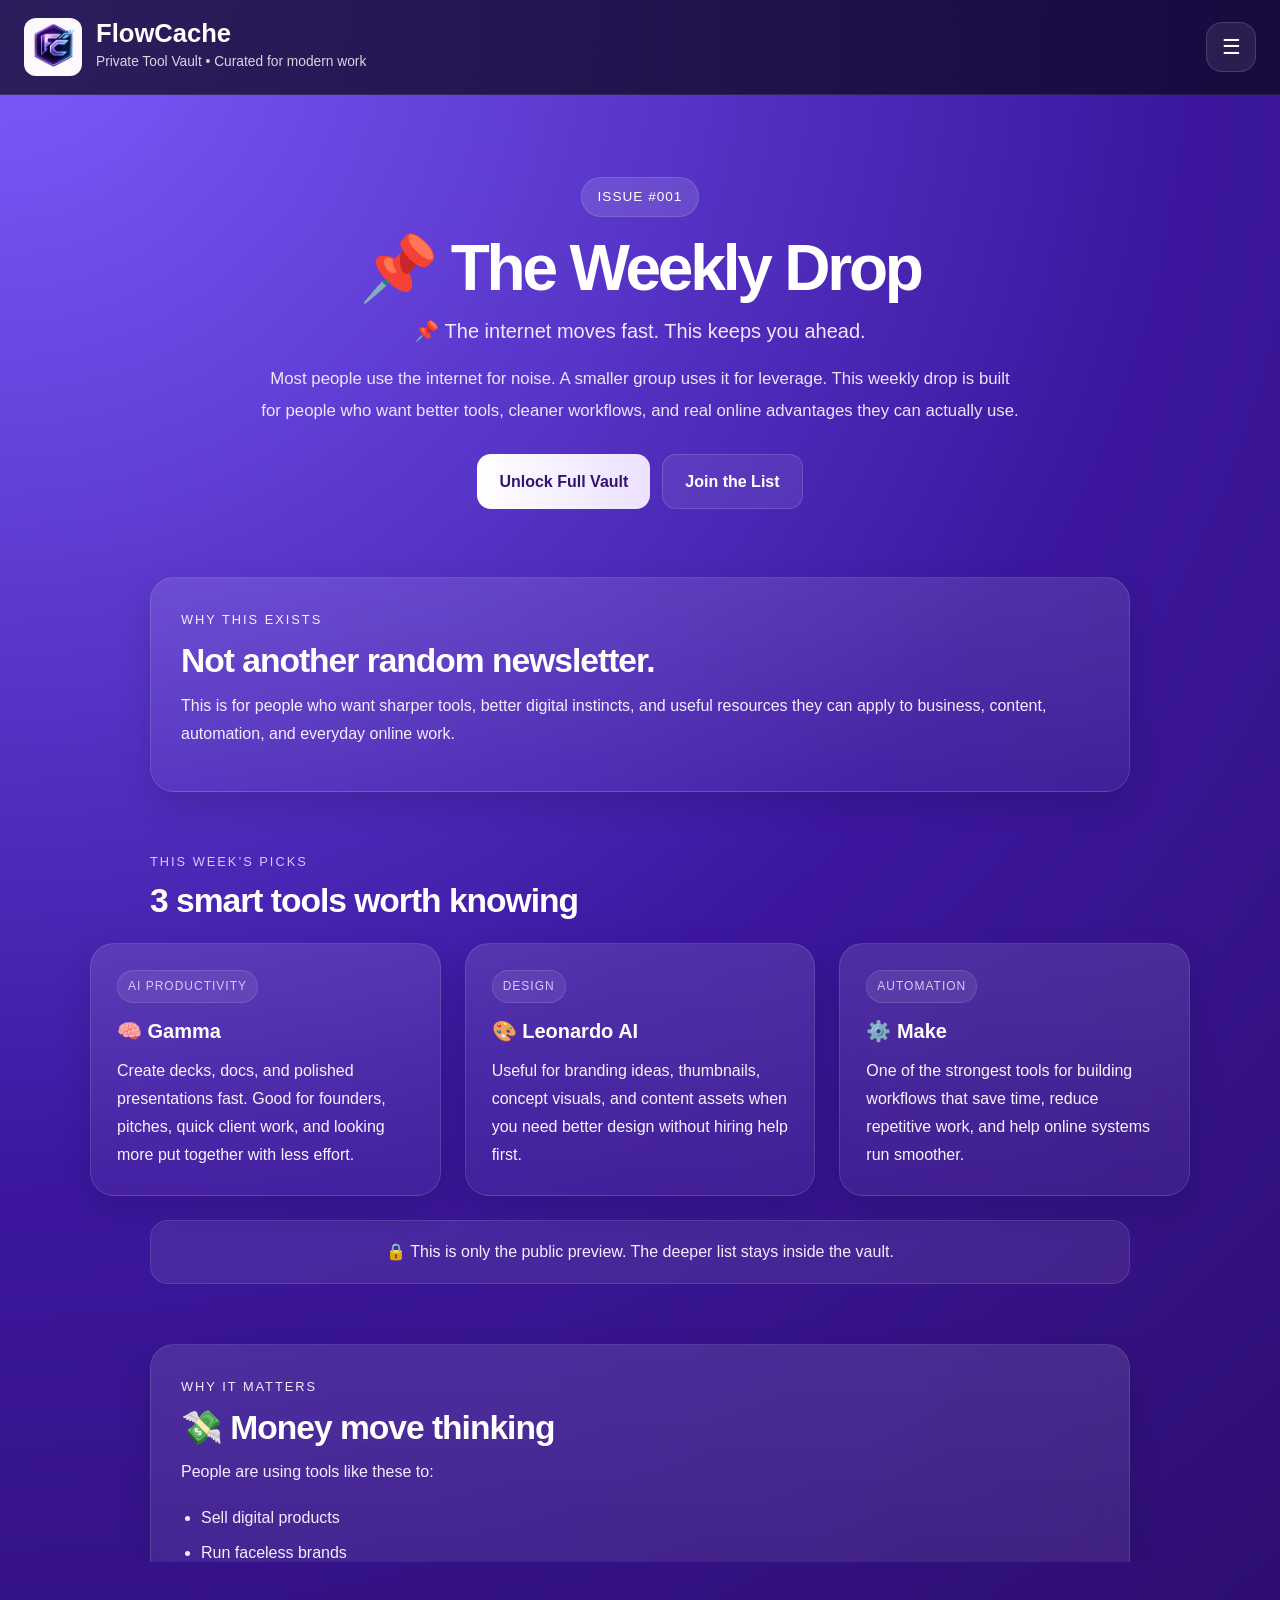
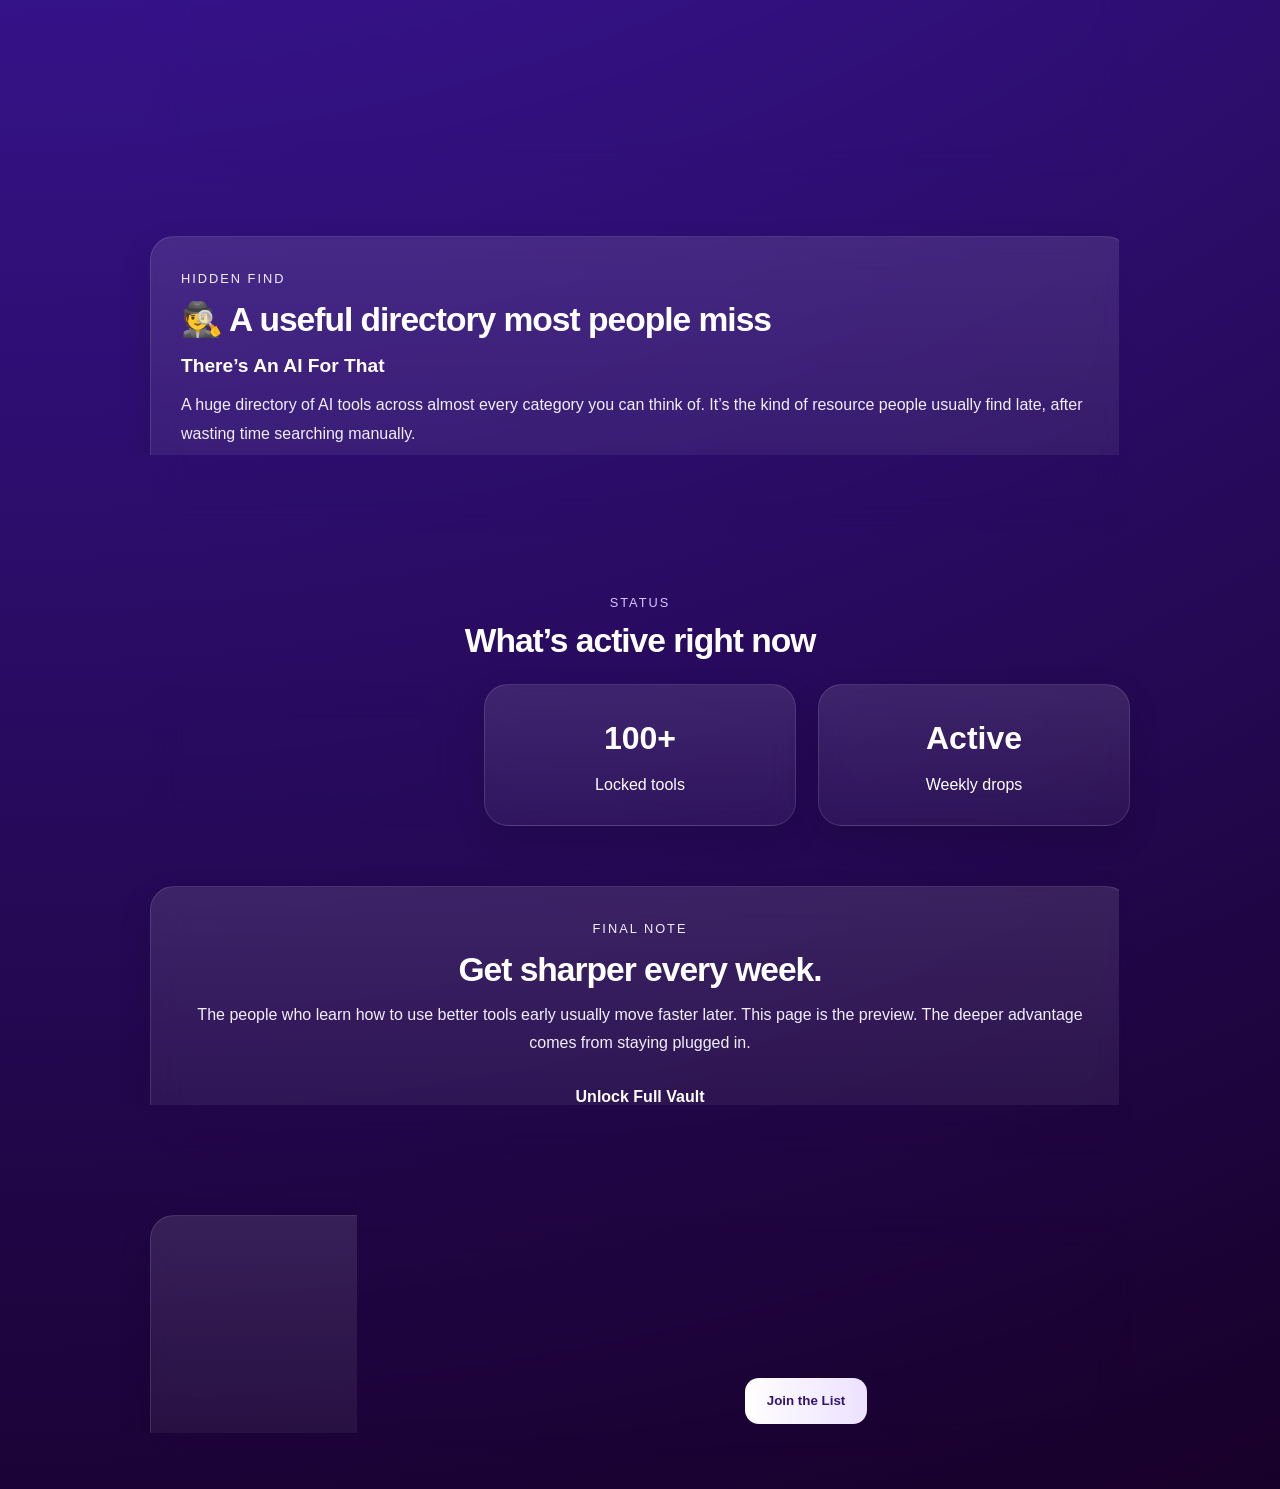
==== newsletter.html @ df7c9be5 "Add files via upload" ====
<!DOCTYPE html>
<html lang="en">
<head>
  <meta charset="UTF-8" />
  <meta name="viewport" content="width=device-width, initial-scale=1.0" />
  <title>FlowCache Newsletter</title>
  <link rel="stylesheet" href="newsletter.css" />
</head>
<body>

  <!-- TOP NAV -->
  <header class="vault-topbar">
    <div class="brand-wrap">
      <div class="brand-inline">
        <img src="logo.png" alt="FlowCache logo" class="brand-logo" />
        <div>
          <h1 class="vault-logo">FlowCache</h1>
          <p class="vault-sublogo">Private Tool Vault • Curated for modern work</p>
        </div>
      </div>
    </div>

    <div class="menu-wrapper">
      <button class="menu-toggle" id="menuToggle" aria-label="Open menu">☰</button>

      <div class="menu-dropdown" id="menuDropdown">
        <a href="index.html">Home</a>
        <a href="vault.html#newThisWeek">New This Week</a>
        <a href="vault.html#vaultTools">Vault Tools</a>
        <a href="vault.html#memberships">Memberships</a>
        <a href="newsletter.html">Newsletter</a>
        <a href="login.html">Login</a>
      </div>
    </div>
  </header>

  <!-- HERO -->
  <section class="newsletter-hero">
    <div class="hero-badge">ISSUE #001</div>
    <h1>📌 The Weekly Drop</h1>
    <p class="hero-subtitle">📌 The internet moves fast. This keeps you ahead.</p>
    <p class="hero-text">
      Most people use the internet for noise. A smaller group uses it for leverage.
      This weekly drop is built for people who want better tools, cleaner workflows,
      and real online advantages they can actually use.
    </p>
    <div class="hero-actions">
      <a
        href="https://flowcache.lemonsqueezy.com/checkout/buy/da14bb04-717c-43fe-a4aa-21157b08c077"
        target="_blank"
        class="hero-btn primary"
      >
        Unlock Full Vault
      </a>
      <a href="#signup" class="hero-btn secondary">Join the List</a>
    </div>
  </section>

  <!-- INTRO -->
  <section class="newsletter-section">
    <div class="newsletter-card intro-card">
      <p class="mini-label">WHY THIS EXISTS</p>
      <h2>Not another random newsletter.</h2>
      <p>
        This is for people who want sharper tools, better digital instincts, and useful resources
        they can apply to business, content, automation, and everyday online work.
      </p>
    </div>
  </section>

  <!-- THIS WEEK'S DROPS -->
  <section class="newsletter-section">
    <div class="section-head">
      <p class="mini-label">THIS WEEK’S PICKS</p>
      <h2>3 smart tools worth knowing</h2>
    </div>

    <div class="tool-grid">
      <div class="tool-card">
        <span class="tool-tag">AI Productivity</span>
        <h3>🧠 Gamma</h3>
        <p>
          Create decks, docs, and polished presentations fast. Good for founders,
          pitches, quick client work, and looking more put together with less effort.
        </p>
      </div>

      <div class="tool-card">
        <span class="tool-tag">Design</span>
        <h3>🎨 Leonardo AI</h3>
        <p>
          Useful for branding ideas, thumbnails, concept visuals, and content assets
          when you need better design without hiring help first.
        </p>
      </div>

      <div class="tool-card">
        <span class="tool-tag">Automation</span>
        <h3>⚙️ Make</h3>
        <p>
          One of the strongest tools for building workflows that save time,
          reduce repetitive work, and help online systems run smoother.
        </p>
      </div>
    </div>

    <div class="preview-note">
      🔒 This is only the public preview. The deeper list stays inside the vault.
    </div>
  </section>

  <!-- MONEY MOVE -->
  <section class="newsletter-section">
    <div class="newsletter-card money-card">
      <p class="mini-label">WHY IT MATTERS</p>
      <h2>💸 Money move thinking</h2>
      <p>People are using tools like these to:</p>
      <ul class="money-list">
        <li>Sell digital products</li>
        <li>Run faceless brands</li>
        <li>Automate small businesses</li>
        <li>Build systems that save time and create income</li>
      </ul>
      <p class="money-line">You do not need to go viral.</p>
      <p class="money-line strong">You need systems that work.</p>
    </div>
  </section>

  <!-- HIDDEN FIND -->
  <section class="newsletter-section">
    <div class="newsletter-card">
      <p class="mini-label">HIDDEN FIND</p>
      <h2>🕵️ A useful directory most people miss</h2>
      <h3>There’s An AI For That</h3>
      <p>
        A huge directory of AI tools across almost every category you can think of.
        It’s the kind of resource people usually find late, after wasting time searching manually.
      </p>
      <p class="highlight-line">📌 Good to bookmark early.</p>
    </div>
  </section>

  <!-- STATUS -->
  <section class="newsletter-section">
    <div class="section-head center">
      <p class="mini-label">STATUS</p>
      <h2>What’s active right now</h2>
    </div>

    <div class="status-grid">
      <div class="status-card">
        <h3>5</h3>
        <p>Free tools</p>
      </div>
      <div class="status-card">
        <h3>100+</h3>
        <p>Locked tools</p>
      </div>
      <div class="status-card">
        <h3>Active</h3>
        <p>Weekly drops</p>
      </div>
    </div>
  </section>

  <!-- FINAL CTA -->
  <section class="newsletter-section">
    <div class="newsletter-card final-note">
      <p class="mini-label">FINAL NOTE</p>
      <h2>Get sharper every week.</h2>
      <p>
        The people who learn how to use better tools early usually move faster later.
        This page is the preview. The deeper advantage comes from staying plugged in.
      </p>
      <a
        href="https://flowcache.lemonsqueezy.com/checkout/buy/da14bb04-717c-43fe-a4aa-21157b08c077"
        target="_blank"
        class="hero-btn primary-btn"
      >
        Unlock Full Vault
      </a>
    </div>
  </section>

  <!-- SIGNUP -->
  <section class="newsletter-section" id="signup">
    <div class="newsletter-card signup-card">
      <p class="mini-label">JOIN THE WEEKLY DROP</p>
      <h2>📬 Get the next issue in your inbox</h2>
      <p>
        One weekly email with useful tools, hidden finds, and smarter internet shortcuts.
      </p>
      <form action="https://formspree.io/f/mpqyyzdg" method="POST" class="newsletter-form">
        <input type="email" name="email" placeholder="Enter your email" required />
        <button type="submit">Join the List</button>
      </form>
    </div>
  </section>

  <script src="script.js"></script>
</body>
</html>
---- newsletter.css ----
* {
  margin: 0;
  padding: 0;
  box-sizing: border-box;
}

html {
  scroll-behavior: smooth;
}

body {
  font-family: Arial, sans-serif;
  color: white;
  background: radial-gradient(circle at top left, #7e5cff 0%, #3c179f 35%, #170028 100%);
  min-height: 100vh;
  line-height: 1.6;
}

a {
  color: inherit;
  text-decoration: none;
}

img {
  display: block;
  max-width: 100%;
}

/* =========================
   TOPBAR
========================= */

.vault-topbar {
  position: sticky;
  top: 0;
  z-index: 1000;
  display: flex;
  justify-content: space-between;
  align-items: center;
  padding: 18px 24px;
  background: rgba(13, 7, 30, 0.72);
  backdrop-filter: blur(18px);
  border-bottom: 1px solid rgba(255, 255, 255, 0.08);
}

.brand-inline {
  display: flex;
  align-items: center;
  gap: 14px;
}

.brand-logo {
  width: 58px;
  height: 58px;
  object-fit: cover;
  border-radius: 12px;
  background: rgba(255, 255, 255, 0.08);
}

.vault-logo {
  margin: 0;
  font-size: 1.6rem;
  font-weight: 700;
  line-height: 1;
}

.vault-sublogo {
  margin-top: 4px;
  font-size: 0.86rem;
  opacity: 0.82;
}

.menu-wrapper {
  position: relative;
}

.menu-toggle {
  width: 50px;
  height: 50px;
  border: 1px solid rgba(255, 255, 255, 0.14);
  border-radius: 16px;
  background: rgba(255, 255, 255, 0.08);
  color: white;
  font-size: 1.3rem;
  cursor: pointer;
  display: flex;
  align-items: center;
  justify-content: center;
  transition: 0.25s ease;
}

.menu-toggle:hover {
  background: rgba(255, 255, 255, 0.14);
  transform: translateY(-1px);
}

.menu-dropdown {
  position: absolute;
  top: 64px;
  right: 0;
  min-width: 240px;
  display: none;
  flex-direction: column;
  gap: 10px;
  padding: 14px;
  border-radius: 22px;
  background: rgba(19, 10, 42, 0.96);
  border: 1px solid rgba(255, 255, 255, 0.1);
  box-shadow: 0 20px 50px rgba(0, 0, 0, 0.35);
  backdrop-filter: blur(20px);
  z-index: 1005;
}

.menu-dropdown.show {
  display: flex;
}

.menu-dropdown a {
  color: white;
  padding: 14px 16px;
  border-radius: 16px;
  font-weight: 600;
  transition: 0.25s ease;
}

.menu-dropdown a:hover {
  background: rgba(255, 255, 255, 0.08);
}

/* =========================
   SHARED
========================= */

.newsletter-section {
  width: 100%;
  padding: 26px 20px 34px;
}

.section-head {
  max-width: 980px;
  margin: 0 auto 24px;
}

.section-head.center {
  text-align: center;
}

.mini-label {
  color: #d8c8ff;
  font-size: 0.8rem;
  letter-spacing: 2px;
  text-transform: uppercase;
  margin-bottom: 10px;
}

.section-head h2,
.newsletter-card h2 {
  font-size: 2.1rem;
  line-height: 1.08;
  letter-spacing: -0.03em;
}

.newsletter-card {
  max-width: 980px;
  margin: 0 auto;
  background: linear-gradient(
    180deg,
    rgba(255,255,255,0.11) 0%,
    rgba(255,255,255,0.05) 100%
  );
  border: 1px solid rgba(255,255,255,0.12);
  border-radius: 24px;
  padding: 30px;
  backdrop-filter: blur(16px);
  box-shadow: 0 12px 32px rgba(0,0,0,0.14);
}

.newsletter-card h2 {
  margin-bottom: 12px;
}

.newsletter-card h3 {
  font-size: 1.2rem;
  margin-bottom: 10px;
  color: #ffffff;
}

.newsletter-card p {
  color: #f3efff;
  margin-bottom: 12px;
  line-height: 1.8;
}

/* =========================
   HERO
========================= */

.newsletter-hero {
  text-align: center;
  padding: 82px 20px 42px;
  max-width: 980px;
  margin: 0 auto;
}

.hero-badge {
  display: inline-block;
  padding: 8px 16px;
  background: rgba(255, 255, 255, 0.12);
  border: 1px solid rgba(255, 255, 255, 0.12);
  border-radius: 999px;
  font-size: 0.85rem;
  margin-bottom: 20px;
  letter-spacing: 1px;
}

.newsletter-hero h1 {
  font-size: 4rem;
  line-height: 0.98;
  letter-spacing: -0.05em;
  margin-bottom: 16px;
}

.hero-subtitle {
  font-size: 1.25rem;
  color: #f0e8ff;
  margin-bottom: 16px;
}

.hero-text {
  font-size: 1.05rem;
  color: #f3efff;
  max-width: 760px;
  margin: 0 auto 28px;
  line-height: 1.85;
  opacity: 0.95;
}

.hero-actions {
  display: flex;
  justify-content: center;
  flex-wrap: wrap;
  gap: 12px;
}

.hero-btn {
  display: inline-flex;
  align-items: center;
  justify-content: center;
  padding: 14px 22px;
  border-radius: 14px;
  font-weight: 700;
  transition: 0.25s ease;
}

.hero-btn.primary {
  background: linear-gradient(90deg, #ffffff, #ece1ff);
  color: #34146f;
}

.hero-btn.secondary {
  background: rgba(255,255,255,0.08);
  color: white;
  border: 1px solid rgba(255,255,255,0.14);
}

.hero-btn:hover {
  transform: translateY(-2px);
}

/* =========================
   INTRO
========================= */

.intro-card {
  text-align: left;
}

/* =========================
   TOOL GRID
========================= */

.tool-grid {
  max-width: 1100px;
  margin: 0 auto;
  display: grid;
  grid-template-columns: repeat(3, 1fr);
  gap: 24px;
}

.tool-card {
  background: linear-gradient(
    180deg,
    rgba(255,255,255,0.11) 0%,
    rgba(255,255,255,0.05) 100%
  );
  border: 1px solid rgba(255,255,255,0.12);
  border-radius: 24px;
  padding: 26px;
  backdrop-filter: blur(16px);
  transition: 0.3s ease;
  box-shadow: 0 12px 32px rgba(0,0,0,0.14);
}

.tool-card:hover {
  transform: translateY(-4px);
}

.tool-tag {
  display: inline-block;
  font-size: 0.75rem;
  text-transform: uppercase;
  letter-spacing: 1px;
  color: #d8c7ff;
  margin-bottom: 12px;
  padding: 6px 10px;
  border-radius: 999px;
  background: rgba(255,255,255,0.08);
  border: 1px solid rgba(255,255,255,0.12);
}

.tool-card h3 {
  margin-bottom: 10px;
  font-size: 1.25rem;
}

.tool-card p {
  line-height: 1.75;
  opacity: 0.95;
}

.preview-note {
  max-width: 980px;
  margin: 24px auto 0;
  text-align: center;
  font-size: 1rem;
  color: #f5eefe;
  background: rgba(255, 255, 255, 0.08);
  padding: 18px 20px;
  border-radius: 18px;
  border: 1px solid rgba(255, 255, 255, 0.1);
}

/* =========================
   MONEY MOVE
========================= */

.money-card {
  text-align: left;
}

.money-list {
  margin: 18px 0 18px 20px;
}

.money-list li {
  margin-bottom: 10px;
  color: #f3efff;
}

.money-line {
  font-size: 1.05rem;
}

.money-line.strong {
  font-size: 1.25rem;
  font-weight: bold;
  color: #ffffff;
}

.highlight-line {
  font-weight: bold;
  color: #ffffff;
  margin-top: 8px;
}

/* =========================
   STATUS
========================= */

.status-grid {
  max-width: 980px;
  margin: 0 auto;
  display: grid;
  grid-template-columns: repeat(3, 1fr);
  gap: 22px;
}

.status-card {
  text-align: center;
  background: linear-gradient(
    180deg,
    rgba(255,255,255,0.11) 0%,
    rgba(255,255,255,0.05) 100%
  );
  border: 1px solid rgba(255,255,255,0.12);
  border-radius: 24px;
  padding: 28px 20px;
  backdrop-filter: blur(16px);
  box-shadow: 0 12px 32px rgba(0,0,0,0.14);
}

.status-card h3 {
  font-size: 2rem;
  margin-bottom: 8px;
}

/* =========================
   FINAL NOTE / SIGNUP
========================= */

.final-note,
.signup-card {
  text-align: center;
}

.newsletter-form {
  margin-top: 20px;
  display: flex;
  gap: 12px;
  justify-content: center;
  flex-wrap: wrap;
}

.newsletter-form input {
  width: 320px;
  max-width: 100%;
  padding: 14px 16px;
  border-radius: 14px;
  border: none;
  outline: none;
  font-size: 1rem;
}

.newsletter-form button {
  padding: 14px 22px;
  border: none;
  border-radius: 14px;
  background: linear-gradient(90deg, #ffffff, #ece1ff);
  color: #34146f;
  font-weight: 700;
  cursor: pointer;
  transition: 0.25s ease;
}

.newsletter-form button:hover {
  transform: translateY(-2px);
}

/* =========================
   RESPONSIVE
========================= */

@media (max-width: 900px) {
  .tool-grid,
  .status-grid {
    grid-template-columns: 1fr;
  }

  .newsletter-hero h1 {
    font-size: 2.6rem;
  }
}

@media (max-width: 768px) {
  .vault-topbar {
    padding: 16px 20px;
  }

  .menu-dropdown {
    right: 0;
    width: 240px;
  }

  .brand-logo {
    width: 54px;
    height: 54px;
  }
}

@media (max-width: 600px) {
  .newsletter-hero {
    padding-top: 62px;
  }

  .newsletter-hero h1 {
    font-size: 2.1rem;
  }

  .section-head h2,
  .newsletter-card h2 {
    font-size: 1.6rem;
  }

  .newsletter-card,
  .tool-card,
  .status-card {
    padding: 22px;
  }
}
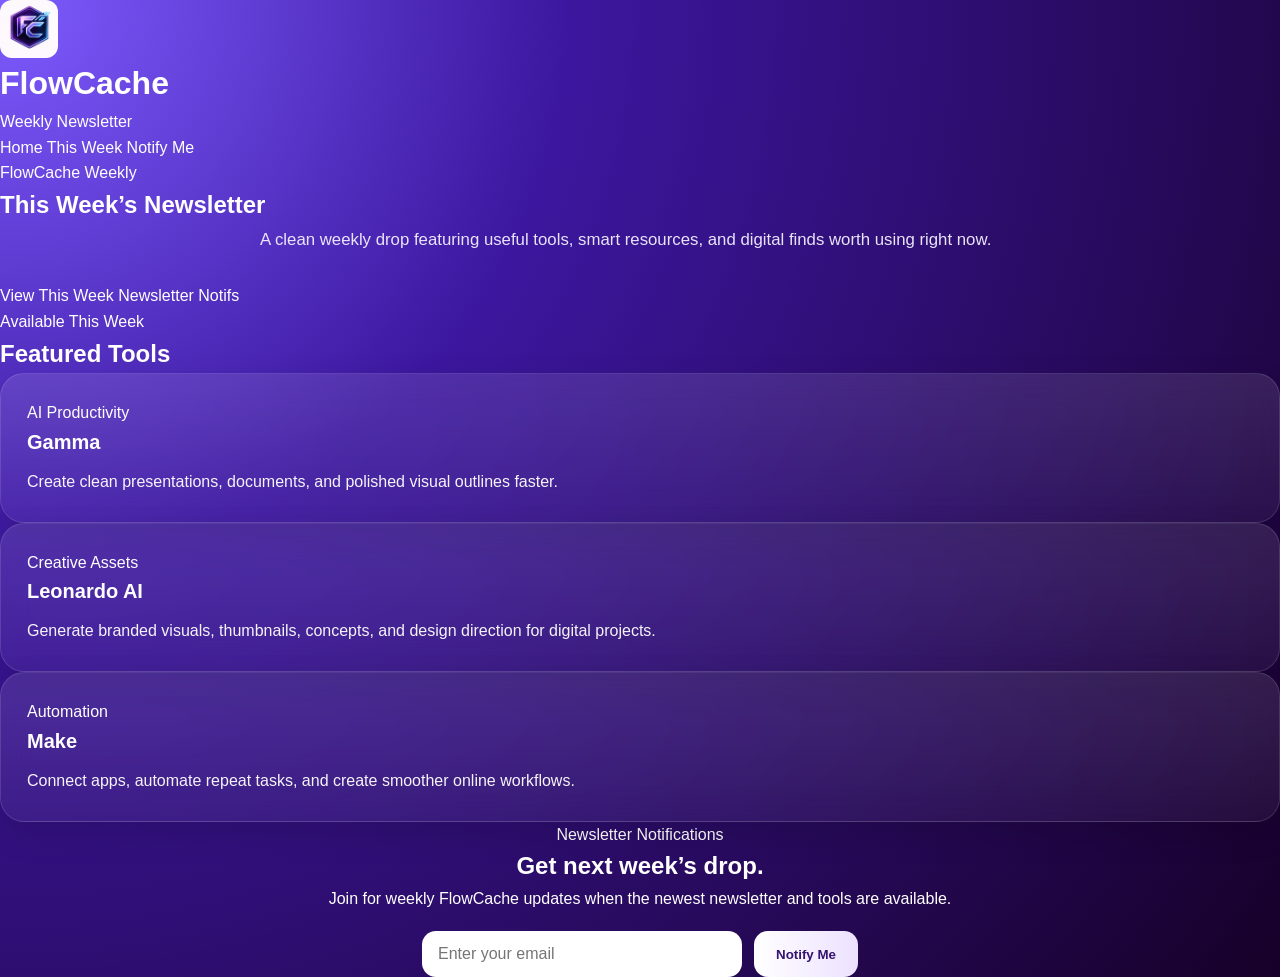
==== commit 61b2cfe3: "Revise newsletter title and restructure layout Updated the newsletter title and restructured the hea" ====
--- a/newsletter.html
+++ b/newsletter.html
@@ -3,200 +3,88 @@
 <head>
   <meta charset="UTF-8" />
   <meta name="viewport" content="width=device-width, initial-scale=1.0" />
-  <title>FlowCache Newsletter</title>
+  <title>FlowCache Weekly Newsletter</title>
   <link rel="stylesheet" href="newsletter.css" />
 </head>
+
 <body>
+  <header class="topbar">
+    <a href="index.html" class="brand">
+      <img src="logo.png" alt="FlowCache logo" class="brand-logo" />
+      <div>
+        <h1>FlowCache</h1>
+        <p>Weekly Newsletter</p>
+      </div>
+    </a>
 
-  <!-- TOP NAV -->
-  <header class="vault-topbar">
-    <div class="brand-wrap">
-      <div class="brand-inline">
-        <img src="logo.png" alt="FlowCache logo" class="brand-logo" />
-        <div>
-          <h1 class="vault-logo">FlowCache</h1>
-          <p class="vault-sublogo">Private Tool Vault • Curated for modern work</p>
-        </div>
-      </div>
-    </div>
-
-    <div class="menu-wrapper">
-      <button class="menu-toggle" id="menuToggle" aria-label="Open menu">☰</button>
-
-      <div class="menu-dropdown" id="menuDropdown">
-        <a href="index.html">Home</a>
-        <a href="vault.html#newThisWeek">New This Week</a>
-        <a href="vault.html#vaultTools">Vault Tools</a>
-        <a href="vault.html#memberships">Memberships</a>
-        <a href="newsletter.html">Newsletter</a>
-        <a href="login.html">Login</a>
-      </div>
-    </div>
+    <nav class="nav-links">
+      <a href="index.html">Home</a>
+      <a href="#weekly-tools">This Week</a>
+      <a href="#signup">Notify Me</a>
+    </nav>
   </header>
 
-  <!-- HERO -->
-  <section class="newsletter-hero">
-    <div class="hero-badge">ISSUE #001</div>
-    <h1>📌 The Weekly Drop</h1>
-    <p class="hero-subtitle">📌 The internet moves fast. This keeps you ahead.</p>
-    <p class="hero-text">
-      Most people use the internet for noise. A smaller group uses it for leverage.
-      This weekly drop is built for people who want better tools, cleaner workflows,
-      and real online advantages they can actually use.
-    </p>
-    <div class="hero-actions">
-      <a
-        href="https://flowcache.lemonsqueezy.com/checkout/buy/da14bb04-717c-43fe-a4aa-21157b08c077"
-        target="_blank"
-        class="hero-btn primary"
-      >
-        Unlock Full Vault
-      </a>
-      <a href="#signup" class="hero-btn secondary">Join the List</a>
-    </div>
-  </section>
+  <main>
+    <section class="hero">
+      <p class="eyebrow">FlowCache Weekly</p>
+      <h2>This Week’s Newsletter</h2>
+      <p class="hero-text">
+        A clean weekly drop featuring useful tools, smart resources, and digital finds worth using right now.
+      </p>
 
-  <!-- INTRO -->
-  <section class="newsletter-section">
-    <div class="newsletter-card intro-card">
-      <p class="mini-label">WHY THIS EXISTS</p>
-      <h2>Not another random newsletter.</h2>
-      <p>
-        This is for people who want sharper tools, better digital instincts, and useful resources
-        they can apply to business, content, automation, and everyday online work.
-      </p>
-    </div>
-  </section>
+      <div class="hero-buttons">
+        <a href="#weekly-tools" class="btn primary">View This Week</a>
+        <a href="#signup" class="btn secondary">Newsletter Notifs</a>
+      </div>
+    </section>
 
-  <!-- THIS WEEK'S DROPS -->
-  <section class="newsletter-section">
-    <div class="section-head">
-      <p class="mini-label">THIS WEEK’S PICKS</p>
-      <h2>3 smart tools worth knowing</h2>
-    </div>
-
-    <div class="tool-grid">
-      <div class="tool-card">
-        <span class="tool-tag">AI Productivity</span>
-        <h3>🧠 Gamma</h3>
-        <p>
-          Create decks, docs, and polished presentations fast. Good for founders,
-          pitches, quick client work, and looking more put together with less effort.
-        </p>
+    <section class="weekly-card" id="weekly-tools">
+      <div class="section-heading">
+        <p class="eyebrow">Available This Week</p>
+        <h2>Featured Tools</h2>
       </div>
 
-      <div class="tool-card">
-        <span class="tool-tag">Design</span>
-        <h3>🎨 Leonardo AI</h3>
+      <div class="tools-grid">
+        <article class="tool-card">
+          <span>AI Productivity</span>
+          <h3>Gamma</h3>
+          <p>
+            Create clean presentations, documents, and polished visual outlines faster.
+          </p>
+        </article>
+
+        <article class="tool-card">
+          <span>Creative Assets</span>
+          <h3>Leonardo AI</h3>
+          <p>
+            Generate branded visuals, thumbnails, concepts, and design direction for digital projects.
+          </p>
+        </article>
+
+        <article class="tool-card">
+          <span>Automation</span>
+          <h3>Make</h3>
+          <p>
+            Connect apps, automate repeat tasks, and create smoother online workflows.
+          </p>
+        </article>
+      </div>
+    </section>
+
+    <section class="signup-section" id="signup">
+      <div class="signup-card">
+        <p class="eyebrow">Newsletter Notifications</p>
+        <h2>Get next week’s drop.</h2>
         <p>
-          Useful for branding ideas, thumbnails, concept visuals, and content assets
-          when you need better design without hiring help first.
+          Join for weekly FlowCache updates when the newest newsletter and tools are available.
         </p>
+
+        <form action="https://formspree.io/f/mpqyyzdg" method="POST" class="newsletter-form">
+          <input type="email" name="email" placeholder="Enter your email" required />
+          <button type="submit">Notify Me</button>
+        </form>
       </div>
-
-      <div class="tool-card">
-        <span class="tool-tag">Automation</span>
-        <h3>⚙️ Make</h3>
-        <p>
-          One of the strongest tools for building workflows that save time,
-          reduce repetitive work, and help online systems run smoother.
-        </p>
-      </div>
-    </div>
-
-    <div class="preview-note">
-      🔒 This is only the public preview. The deeper list stays inside the vault.
-    </div>
-  </section>
-
-  <!-- MONEY MOVE -->
-  <section class="newsletter-section">
-    <div class="newsletter-card money-card">
-      <p class="mini-label">WHY IT MATTERS</p>
-      <h2>💸 Money move thinking</h2>
-      <p>People are using tools like these to:</p>
-      <ul class="money-list">
-        <li>Sell digital products</li>
-        <li>Run faceless brands</li>
-        <li>Automate small businesses</li>
-        <li>Build systems that save time and create income</li>
-      </ul>
-      <p class="money-line">You do not need to go viral.</p>
-      <p class="money-line strong">You need systems that work.</p>
-    </div>
-  </section>
-
-  <!-- HIDDEN FIND -->
-  <section class="newsletter-section">
-    <div class="newsletter-card">
-      <p class="mini-label">HIDDEN FIND</p>
-      <h2>🕵️ A useful directory most people miss</h2>
-      <h3>There’s An AI For That</h3>
-      <p>
-        A huge directory of AI tools across almost every category you can think of.
-        It’s the kind of resource people usually find late, after wasting time searching manually.
-      </p>
-      <p class="highlight-line">📌 Good to bookmark early.</p>
-    </div>
-  </section>
-
-  <!-- STATUS -->
-  <section class="newsletter-section">
-    <div class="section-head center">
-      <p class="mini-label">STATUS</p>
-      <h2>What’s active right now</h2>
-    </div>
-
-    <div class="status-grid">
-      <div class="status-card">
-        <h3>5</h3>
-        <p>Free tools</p>
-      </div>
-      <div class="status-card">
-        <h3>100+</h3>
-        <p>Locked tools</p>
-      </div>
-      <div class="status-card">
-        <h3>Active</h3>
-        <p>Weekly drops</p>
-      </div>
-    </div>
-  </section>
-
-  <!-- FINAL CTA -->
-  <section class="newsletter-section">
-    <div class="newsletter-card final-note">
-      <p class="mini-label">FINAL NOTE</p>
-      <h2>Get sharper every week.</h2>
-      <p>
-        The people who learn how to use better tools early usually move faster later.
-        This page is the preview. The deeper advantage comes from staying plugged in.
-      </p>
-      <a
-        href="https://flowcache.lemonsqueezy.com/checkout/buy/da14bb04-717c-43fe-a4aa-21157b08c077"
-        target="_blank"
-        class="hero-btn primary-btn"
-      >
-        Unlock Full Vault
-      </a>
-    </div>
-  </section>
-
-  <!-- SIGNUP -->
-  <section class="newsletter-section" id="signup">
-    <div class="newsletter-card signup-card">
-      <p class="mini-label">JOIN THE WEEKLY DROP</p>
-      <h2>📬 Get the next issue in your inbox</h2>
-      <p>
-        One weekly email with useful tools, hidden finds, and smarter internet shortcuts.
-      </p>
-      <form action="https://formspree.io/f/mpqyyzdg" method="POST" class="newsletter-form">
-        <input type="email" name="email" placeholder="Enter your email" required />
-        <button type="submit">Join the List</button>
-      </form>
-    </div>
-  </section>
-
-  <script src="script.js"></script>
+    </section>
+  </main>
 </body>
 </html>
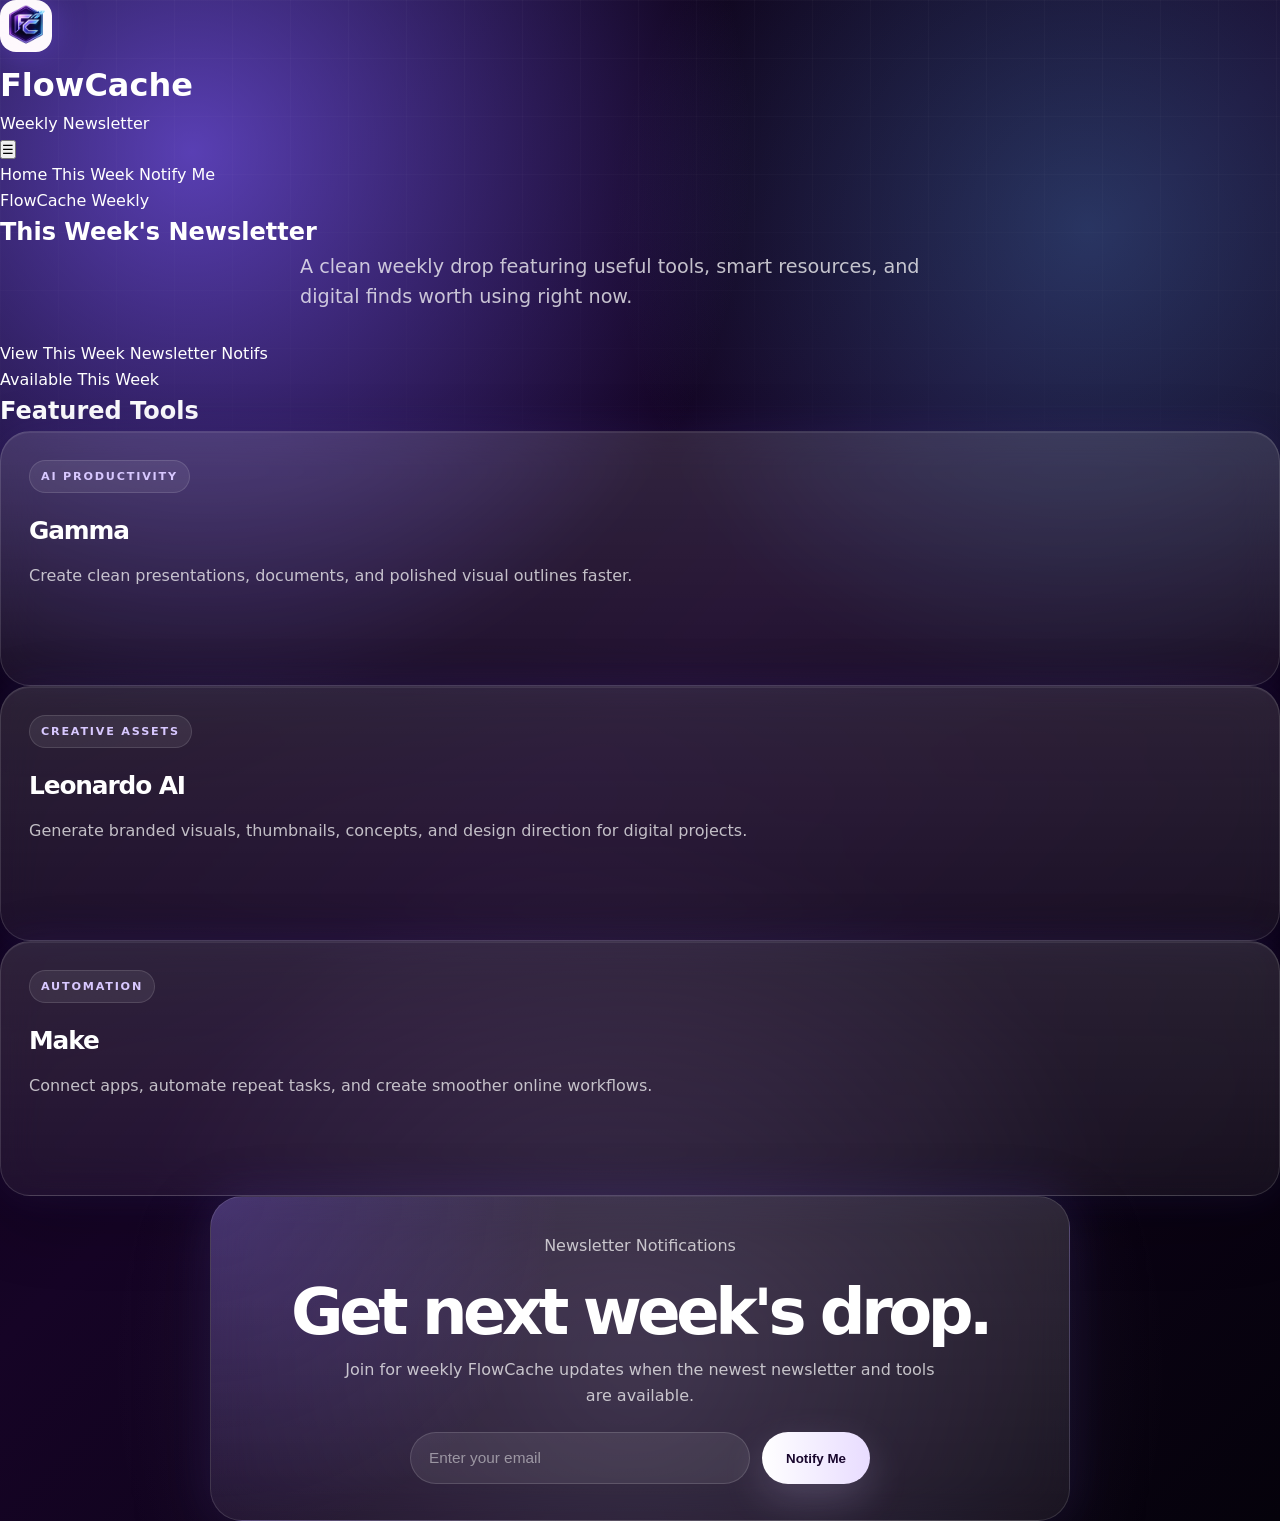
==== commit e21cd654: "Fix HTML class names to match CSS styles for proper responsive design" ====
--- a/newsletter.html
+++ b/newsletter.html
@@ -8,45 +8,50 @@
 </head>
 
 <body>
-  <header class="topbar">
-    <a href="index.html" class="brand">
+  <header class="vault-topbar">
+    <a href="index.html" class="brand-inline">
       <img src="logo.png" alt="FlowCache logo" class="brand-logo" />
       <div>
-        <h1>FlowCache</h1>
-        <p>Weekly Newsletter</p>
+        <h1 class="vault-logo">FlowCache</h1>
+        <p class="vault-sublogo">Weekly Newsletter</p>
       </div>
     </a>
 
-    <nav class="nav-links">
-      <a href="index.html">Home</a>
-      <a href="#weekly-tools">This Week</a>
-      <a href="#signup">Notify Me</a>
-    </nav>
+    <div class="menu-wrapper">
+      <button class="menu-toggle" id="menuToggle">☰</button>
+      <nav class="menu-dropdown" id="menuDropdown">
+        <a href="index.html">Home</a>
+        <a href="#weekly-tools">This Week</a>
+        <a href="#signup">Notify Me</a>
+      </nav>
+    </div>
   </header>
 
   <main>
-    <section class="hero">
-      <p class="eyebrow">FlowCache Weekly</p>
-      <h2>This Week’s Newsletter</h2>
-      <p class="hero-text">
-        A clean weekly drop featuring useful tools, smart resources, and digital finds worth using right now.
-      </p>
+    <section class="newsletter-section">
+      <div class="newsletter-hero">
+        <p class="mini-label">FlowCache Weekly</p>
+        <h1>This Week's Newsletter</h1>
+        <p class="hero-text">
+          A clean weekly drop featuring useful tools, smart resources, and digital finds worth using right now.
+        </p>
 
-      <div class="hero-buttons">
-        <a href="#weekly-tools" class="btn primary">View This Week</a>
-        <a href="#signup" class="btn secondary">Newsletter Notifs</a>
+        <div class="hero-actions">
+          <a href="#weekly-tools" class="hero-btn primary">View This Week</a>
+          <a href="#signup" class="hero-btn secondary">Newsletter Notifs</a>
+        </div>
       </div>
     </section>
 
-    <section class="weekly-card" id="weekly-tools">
-      <div class="section-heading">
-        <p class="eyebrow">Available This Week</p>
+    <section class="newsletter-section" id="weekly-tools">
+      <div class="section-head center">
+        <p class="mini-label">Available This Week</p>
         <h2>Featured Tools</h2>
       </div>
 
-      <div class="tools-grid">
+      <div class="tool-grid">
         <article class="tool-card">
-          <span>AI Productivity</span>
+          <span class="tool-tag">AI Productivity</span>
           <h3>Gamma</h3>
           <p>
             Create clean presentations, documents, and polished visual outlines faster.
@@ -54,7 +59,7 @@
         </article>
 
         <article class="tool-card">
-          <span>Creative Assets</span>
+          <span class="tool-tag">Creative Assets</span>
           <h3>Leonardo AI</h3>
           <p>
             Generate branded visuals, thumbnails, concepts, and design direction for digital projects.
@@ -62,7 +67,7 @@
         </article>
 
         <article class="tool-card">
-          <span>Automation</span>
+          <span class="tool-tag">Automation</span>
           <h3>Make</h3>
           <p>
             Connect apps, automate repeat tasks, and create smoother online workflows.
@@ -71,10 +76,10 @@
       </div>
     </section>
 
-    <section class="signup-section" id="signup">
-      <div class="signup-card">
-        <p class="eyebrow">Newsletter Notifications</p>
-        <h2>Get next week’s drop.</h2>
+    <section class="newsletter-section" id="signup">
+      <div class="newsletter-card signup-card">
+        <p class="mini-label">Newsletter Notifications</p>
+        <h2>Get next week's drop.</h2>
         <p>
           Join for weekly FlowCache updates when the newest newsletter and tools are available.
         </p>
@@ -86,5 +91,21 @@
       </div>
     </section>
   </main>
+
+  <script>
+    const menuToggle = document.getElementById('menuToggle');
+    const menuDropdown = document.getElementById('menuDropdown');
+
+    menuToggle.addEventListener('click', () => {
+      menuDropdown.classList.toggle('show');
+    });
+
+    // Close menu when a link is clicked
+    menuDropdown.querySelectorAll('a').forEach(link => {
+      link.addEventListener('click', () => {
+        menuDropdown.classList.remove('show');
+      });
+    });
+  </script>
 </body>
 </html>
--- a/newsletter.css
+++ b/newsletter.css
@@ -9,11 +9,28 @@
 }
 
 body {
-  font-family: Arial, sans-serif;
-  color: white;
-  background: radial-gradient(circle at top left, #7e5cff 0%, #3c179f 35%, #170028 100%);
   min-height: 100vh;
+  font-family: Inter, ui-sans-serif, system-ui, -apple-system, BlinkMacSystemFont, "Segoe UI", sans-serif;
+  color: #ffffff;
+  background:
+    radial-gradient(circle at 15% 10%, rgba(126, 92, 255, 0.68), transparent 32%),
+    radial-gradient(circle at 85% 15%, rgba(91, 180, 255, 0.28), transparent 28%),
+    radial-gradient(circle at 50% 90%, rgba(216, 200, 255, 0.16), transparent 35%),
+    linear-gradient(135deg, #07020f 0%, #160426 48%, #05020b 100%);
   line-height: 1.6;
+  overflow-x: hidden;
+}
+
+body::before {
+  content: "";
+  position: fixed;
+  inset: 0;
+  pointer-events: none;
+  background:
+    linear-gradient(rgba(255,255,255,0.026) 1px, transparent 1px),
+    linear-gradient(90deg, rgba(255,255,255,0.026) 1px, transparent 1px);
+  background-size: 58px 58px;
+  mask-image: linear-gradient(to bottom, rgba(0,0,0,0.9), transparent 78%);
 }
 
 a {
@@ -21,424 +38,277 @@
   text-decoration: none;
 }
 
-img {
-  display: block;
-  max-width: 100%;
-}
-
-/* =========================
-   TOPBAR
-========================= */
-
-.vault-topbar {
+.topbar {
   position: sticky;
   top: 0;
-  z-index: 1000;
+  z-index: 20;
   display: flex;
   justify-content: space-between;
   align-items: center;
-  padding: 18px 24px;
-  background: rgba(13, 7, 30, 0.72);
-  backdrop-filter: blur(18px);
-  border-bottom: 1px solid rgba(255, 255, 255, 0.08);
-}
-
-.brand-inline {
+  gap: 22px;
+  padding: 18px 30px;
+  background: rgba(8, 3, 19, 0.74);
+  border-bottom: 1px solid rgba(255, 255, 255, 0.09);
+  backdrop-filter: blur(22px);
+}
+
+.brand {
   display: flex;
   align-items: center;
   gap: 14px;
 }
 
 .brand-logo {
-  width: 58px;
-  height: 58px;
+  width: 52px;
+  height: 52px;
   object-fit: cover;
-  border-radius: 12px;
-  background: rgba(255, 255, 255, 0.08);
-}
-
-.vault-logo {
-  margin: 0;
-  font-size: 1.6rem;
+  border-radius: 16px;
+  box-shadow: 0 0 34px rgba(126, 92, 255, 0.42);
+}
+
+.brand h1 {
+  font-size: 1.32rem;
+  line-height: 1;
+  letter-spacing: -0.04em;
+}
+
+.brand p {
+  margin-top: 5px;
+  font-size: 0.72rem;
+  color: rgba(255,255,255,0.66);
+  letter-spacing: 0.16em;
+  text-transform: uppercase;
+}
+
+.nav-links {
+  display: flex;
+  align-items: center;
+  gap: 10px;
+}
+
+.nav-links a {
+  padding: 10px 14px;
+  border-radius: 999px;
+  color: rgba(255,255,255,0.74);
+  font-size: 0.86rem;
   font-weight: 700;
-  line-height: 1;
-}
-
-.vault-sublogo {
-  margin-top: 4px;
-  font-size: 0.86rem;
-  opacity: 0.82;
-}
-
-.menu-wrapper {
-  position: relative;
-}
-
-.menu-toggle {
-  width: 50px;
-  height: 50px;
-  border: 1px solid rgba(255, 255, 255, 0.14);
-  border-radius: 16px;
-  background: rgba(255, 255, 255, 0.08);
-  color: white;
-  font-size: 1.3rem;
-  cursor: pointer;
-  display: flex;
-  align-items: center;
-  justify-content: center;
   transition: 0.25s ease;
 }
 
-.menu-toggle:hover {
-  background: rgba(255, 255, 255, 0.14);
-  transform: translateY(-1px);
-}
-
-.menu-dropdown {
-  position: absolute;
-  top: 64px;
-  right: 0;
-  min-width: 240px;
-  display: none;
-  flex-direction: column;
-  gap: 10px;
-  padding: 14px;
-  border-radius: 22px;
-  background: rgba(19, 10, 42, 0.96);
-  border: 1px solid rgba(255, 255, 255, 0.1);
-  box-shadow: 0 20px 50px rgba(0, 0, 0, 0.35);
-  backdrop-filter: blur(20px);
-  z-index: 1005;
-}
-
-.menu-dropdown.show {
-  display: flex;
-}
-
-.menu-dropdown a {
-  color: white;
-  padding: 14px 16px;
-  border-radius: 16px;
-  font-weight: 600;
-  transition: 0.25s ease;
-}
-
-.menu-dropdown a:hover {
-  background: rgba(255, 255, 255, 0.08);
-}
-
-/* =========================
-   SHARED
-========================= */
-
-.newsletter-section {
-  width: 100%;
-  padding: 26px 20px 34px;
-}
-
-.section-head {
-  max-width: 980px;
-  margin: 0 auto 24px;
-}
-
-.section-head.center {
+.nav-links a:hover {
+  color: #ffffff;
+  background: rgba(255,255,255,0.08);
+}
+
+.hero {
+  width: min(980px, calc(100% - 36px));
+  margin: 0 auto;
+  padding: 94px 0 46px;
   text-align: center;
 }
 
-.mini-label {
+.eyebrow {
+  display: inline-block;
+  margin-bottom: 16px;
   color: #d8c8ff;
-  font-size: 0.8rem;
-  letter-spacing: 2px;
+  font-size: 0.74rem;
+  font-weight: 850;
+  letter-spacing: 0.2em;
   text-transform: uppercase;
-  margin-bottom: 10px;
-}
-
-.section-head h2,
-.newsletter-card h2 {
-  font-size: 2.1rem;
-  line-height: 1.08;
-  letter-spacing: -0.03em;
-}
-
-.newsletter-card {
-  max-width: 980px;
-  margin: 0 auto;
-  background: linear-gradient(
-    180deg,
-    rgba(255,255,255,0.11) 0%,
-    rgba(255,255,255,0.05) 100%
-  );
-  border: 1px solid rgba(255,255,255,0.12);
-  border-radius: 24px;
-  padding: 30px;
-  backdrop-filter: blur(16px);
-  box-shadow: 0 12px 32px rgba(0,0,0,0.14);
-}
-
-.newsletter-card h2 {
-  margin-bottom: 12px;
-}
-
-.newsletter-card h3 {
-  font-size: 1.2rem;
-  margin-bottom: 10px;
-  color: #ffffff;
-}
-
-.newsletter-card p {
-  color: #f3efff;
-  margin-bottom: 12px;
-  line-height: 1.8;
-}
-
-/* =========================
-   HERO
-========================= */
-
-.newsletter-hero {
-  text-align: center;
-  padding: 82px 20px 42px;
-  max-width: 980px;
-  margin: 0 auto;
-}
-
-.hero-badge {
-  display: inline-block;
-  padding: 8px 16px;
-  background: rgba(255, 255, 255, 0.12);
-  border: 1px solid rgba(255, 255, 255, 0.12);
-  border-radius: 999px;
-  font-size: 0.85rem;
-  margin-bottom: 20px;
-  letter-spacing: 1px;
-}
-
-.newsletter-hero h1 {
-  font-size: 4rem;
-  line-height: 0.98;
-  letter-spacing: -0.05em;
-  margin-bottom: 16px;
-}
-
-.hero-subtitle {
-  font-size: 1.25rem;
-  color: #f0e8ff;
-  margin-bottom: 16px;
+}
+
+.hero h2 {
+  margin: 0 auto 18px;
+  max-width: 820px;
+  font-size: clamp(3.2rem, 8vw, 6.8rem);
+  line-height: 0.88;
+  letter-spacing: -0.085em;
+  text-shadow: 0 0 44px rgba(216, 200, 255, 0.18);
 }
 
 .hero-text {
-  font-size: 1.05rem;
-  color: #f3efff;
-  max-width: 760px;
+  max-width: 680px;
   margin: 0 auto 28px;
-  line-height: 1.85;
-  opacity: 0.95;
-}
-
-.hero-actions {
+  color: rgba(255,255,255,0.74);
+  font-size: clamp(1rem, 2vw, 1.2rem);
+}
+
+.hero-buttons {
   display: flex;
   justify-content: center;
   flex-wrap: wrap;
   gap: 12px;
 }
 
-.hero-btn {
+.btn {
   display: inline-flex;
+  justify-content: center;
   align-items: center;
-  justify-content: center;
+  min-height: 50px;
   padding: 14px 22px;
-  border-radius: 14px;
-  font-weight: 700;
+  border-radius: 999px;
+  font-size: 0.92rem;
+  font-weight: 850;
   transition: 0.25s ease;
 }
 
-.hero-btn.primary {
-  background: linear-gradient(90deg, #ffffff, #ece1ff);
-  color: #34146f;
-}
-
-.hero-btn.secondary {
-  background: rgba(255,255,255,0.08);
-  color: white;
+.btn:hover {
+  transform: translateY(-2px);
+}
+
+.btn.primary {
+  color: #19072e;
+  background: linear-gradient(90deg, #ffffff, #e8dcff);
+  box-shadow: 0 18px 46px rgba(216, 200, 255, 0.24);
+}
+
+.btn.secondary {
+  color: #ffffff;
+  background: rgba(255,255,255,0.075);
   border: 1px solid rgba(255,255,255,0.14);
 }
 
-.hero-btn:hover {
-  transform: translateY(-2px);
-}
-
-/* =========================
-   INTRO
-========================= */
-
-.intro-card {
-  text-align: left;
-}
-
-/* =========================
-   TOOL GRID
-========================= */
-
-.tool-grid {
-  max-width: 1100px;
+.weekly-card,
+.signup-section {
+  width: min(1100px, calc(100% - 36px));
   margin: 0 auto;
+  padding: 34px 0;
+}
+
+.section-heading {
+  margin-bottom: 24px;
+  text-align: center;
+}
+
+.section-heading h2,
+.signup-card h2 {
+  font-size: clamp(2.2rem, 5vw, 4rem);
+  line-height: 0.95;
+  letter-spacing: -0.07em;
+}
+
+.tools-grid {
   display: grid;
   grid-template-columns: repeat(3, 1fr);
-  gap: 24px;
+  gap: 18px;
 }
 
 .tool-card {
-  background: linear-gradient(
-    180deg,
-    rgba(255,255,255,0.11) 0%,
-    rgba(255,255,255,0.05) 100%
-  );
+  min-height: 255px;
+  padding: 28px;
+  border-radius: 30px;
+  background:
+    linear-gradient(180deg, rgba(255,255,255,0.13), rgba(255,255,255,0.055));
+  border: 1px solid rgba(255,255,255,0.13);
+  box-shadow:
+    0 24px 70px rgba(0,0,0,0.24),
+    0 0 42px rgba(126, 92, 255, 0.12),
+    inset 0 1px 0 rgba(255,255,255,0.08);
+  backdrop-filter: blur(20px);
+  transition: 0.28s ease;
+}
+
+.tool-card:hover {
+  transform: translateY(-5px);
+  border-color: rgba(216, 200, 255, 0.32);
+  box-shadow:
+    0 28px 78px rgba(0,0,0,0.28),
+    0 0 56px rgba(126, 92, 255, 0.22);
+}
+
+.tool-card span {
+  display: inline-block;
+  margin-bottom: 18px;
+  padding: 7px 11px;
+  border-radius: 999px;
+  color: #d8c8ff;
+  background: rgba(255,255,255,0.075);
   border: 1px solid rgba(255,255,255,0.12);
-  border-radius: 24px;
-  padding: 26px;
-  backdrop-filter: blur(16px);
-  transition: 0.3s ease;
-  box-shadow: 0 12px 32px rgba(0,0,0,0.14);
-}
-
-.tool-card:hover {
-  transform: translateY(-4px);
-}
-
-.tool-tag {
-  display: inline-block;
-  font-size: 0.75rem;
+  font-size: 0.7rem;
+  font-weight: 850;
+  letter-spacing: 0.16em;
   text-transform: uppercase;
-  letter-spacing: 1px;
-  color: #d8c7ff;
+}
+
+.tool-card h3 {
   margin-bottom: 12px;
-  padding: 6px 10px;
-  border-radius: 999px;
-  background: rgba(255,255,255,0.08);
-  border: 1px solid rgba(255,255,255,0.12);
-}
-
-.tool-card h3 {
-  margin-bottom: 10px;
-  font-size: 1.25rem;
+  font-size: 1.55rem;
+  letter-spacing: -0.045em;
 }
 
 .tool-card p {
-  line-height: 1.75;
-  opacity: 0.95;
-}
-
-.preview-note {
-  max-width: 980px;
-  margin: 24px auto 0;
+  color: rgba(255,255,255,0.72);
+}
+
+.signup-section {
+  padding-bottom: 82px;
+}
+
+.signup-card {
+  max-width: 860px;
+  margin: 0 auto;
+  padding: 36px;
+  border-radius: 32px;
   text-align: center;
-  font-size: 1rem;
-  color: #f5eefe;
-  background: rgba(255, 255, 255, 0.08);
-  padding: 18px 20px;
-  border-radius: 18px;
-  border: 1px solid rgba(255, 255, 255, 0.1);
-}
-
-/* =========================
-   MONEY MOVE
-========================= */
-
-.money-card {
-  text-align: left;
-}
-
-.money-list {
-  margin: 18px 0 18px 20px;
-}
-
-.money-list li {
-  margin-bottom: 10px;
-  color: #f3efff;
-}
-
-.money-line {
-  font-size: 1.05rem;
-}
-
-.money-line.strong {
-  font-size: 1.25rem;
-  font-weight: bold;
-  color: #ffffff;
-}
-
-.highlight-line {
-  font-weight: bold;
-  color: #ffffff;
-  margin-top: 8px;
-}
-
-/* =========================
-   STATUS
-========================= */
-
-.status-grid {
-  max-width: 980px;
-  margin: 0 auto;
-  display: grid;
-  grid-template-columns: repeat(3, 1fr);
-  gap: 22px;
-}
-
-.status-card {
-  text-align: center;
-  background: linear-gradient(
-    180deg,
-    rgba(255,255,255,0.11) 0%,
-    rgba(255,255,255,0.05) 100%
-  );
-  border: 1px solid rgba(255,255,255,0.12);
-  border-radius: 24px;
-  padding: 28px 20px;
-  backdrop-filter: blur(16px);
-  box-shadow: 0 12px 32px rgba(0,0,0,0.14);
-}
-
-.status-card h3 {
-  font-size: 2rem;
-  margin-bottom: 8px;
-}
-
-/* =========================
-   FINAL NOTE / SIGNUP
-========================= */
-
-.final-note,
-.signup-card {
-  text-align: center;
+  background:
+    radial-gradient(circle at top left, rgba(126, 92, 255, 0.24), transparent 38%),
+    linear-gradient(180deg, rgba(255,255,255,0.13), rgba(255,255,255,0.055));
+  border: 1px solid rgba(255,255,255,0.13);
+  box-shadow:
+    0 26px 76px rgba(0,0,0,0.26),
+    0 0 50px rgba(126, 92, 255, 0.16);
+  backdrop-filter: blur(20px);
+}
+
+.signup-card h2 {
+  margin-bottom: 14px;
+}
+
+.signup-card p {
+  max-width: 620px;
+  margin: 0 auto 24px;
+  color: rgba(255,255,255,0.72);
 }
 
 .newsletter-form {
-  margin-top: 20px;
-  display: flex;
-  gap: 12px;
+  display: flex;
   justify-content: center;
   flex-wrap: wrap;
+  gap: 12px;
 }
 
 .newsletter-form input {
-  width: 320px;
+  width: 340px;
   max-width: 100%;
-  padding: 14px 16px;
-  border-radius: 14px;
+  min-height: 52px;
+  padding: 0 18px;
+  border: 1px solid rgba(255,255,255,0.14);
+  border-radius: 999px;
+  outline: none;
+  color: #ffffff;
+  background: rgba(255,255,255,0.08);
+  font-size: 0.96rem;
+}
+
+.newsletter-form input::placeholder {
+  color: rgba(255,255,255,0.48);
+}
+
+.newsletter-form input:focus {
+  border-color: rgba(216, 200, 255, 0.45);
+  box-shadow: 0 0 0 4px rgba(126, 92, 255, 0.16);
+}
+
+.newsletter-form button {
+  min-height: 52px;
+  padding: 0 24px;
   border: none;
-  outline: none;
-  font-size: 1rem;
-}
-
-.newsletter-form button {
-  padding: 14px 22px;
-  border: none;
-  border-radius: 14px;
-  background: linear-gradient(90deg, #ffffff, #ece1ff);
-  color: #34146f;
-  font-weight: 700;
+  border-radius: 999px;
+  color: #19072e;
+  background: linear-gradient(90deg, #ffffff, #e8dcff);
+  font-weight: 900;
   cursor: pointer;
+  box-shadow: 0 16px 42px rgba(216, 200, 255, 0.2);
   transition: 0.25s ease;
 }
 
@@ -446,54 +316,51 @@
   transform: translateY(-2px);
 }
 
-/* =========================
-   RESPONSIVE
-========================= */
-
 @media (max-width: 900px) {
-  .tool-grid,
-  .status-grid {
+  .tools-grid {
     grid-template-columns: 1fr;
   }
 
-  .newsletter-hero h1 {
-    font-size: 2.6rem;
-  }
-}
-
-@media (max-width: 768px) {
-  .vault-topbar {
-    padding: 16px 20px;
-  }
-
-  .menu-dropdown {
-    right: 0;
-    width: 240px;
+  .tool-card {
+    min-height: auto;
+  }
+}
+
+@media (max-width: 700px) {
+  .topbar {
+    padding: 16px 18px;
+  }
+
+  .nav-links {
+    display: none;
   }
 
   .brand-logo {
-    width: 54px;
-    height: 54px;
-  }
-}
-
-@media (max-width: 600px) {
-  .newsletter-hero {
-    padding-top: 62px;
-  }
-
-  .newsletter-hero h1 {
-    font-size: 2.1rem;
-  }
-
-  .section-head h2,
-  .newsletter-card h2 {
-    font-size: 1.6rem;
-  }
-
-  .newsletter-card,
+    width: 46px;
+    height: 46px;
+  }
+
+  .brand h1 {
+    font-size: 1.16rem;
+  }
+
+  .brand p {
+    font-size: 0.66rem;
+  }
+
+  .hero {
+    padding-top: 72px;
+  }
+
   .tool-card,
-  .status-card {
-    padding: 22px;
-  }
-}
+  .signup-card {
+    padding: 24px;
+    border-radius: 26px;
+  }
+
+  .newsletter-form input,
+  .newsletter-form button,
+  .btn {
+    width: 100%;
+  }
+}
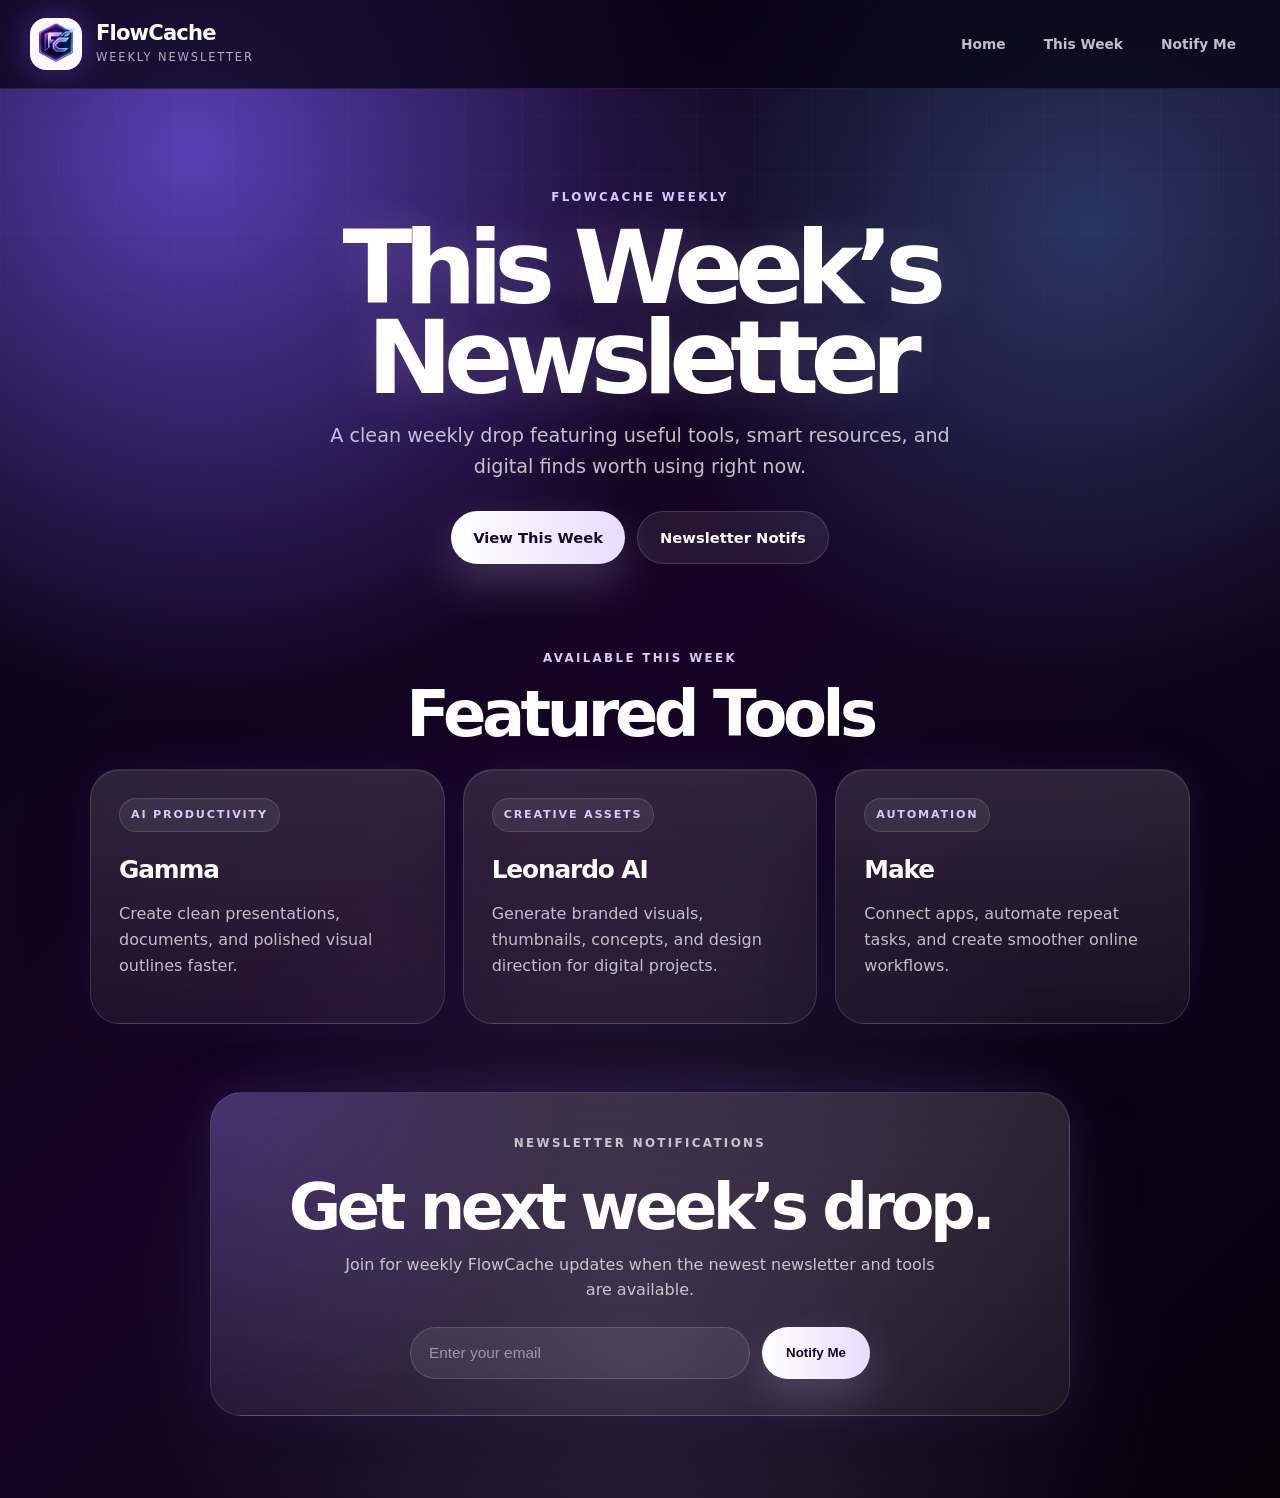
==== commit 38778327: "Update newsletter.html" ====
--- a/newsletter.html
+++ b/newsletter.html
@@ -8,50 +8,45 @@
 </head>
 
 <body>
-  <header class="vault-topbar">
-    <a href="index.html" class="brand-inline">
+  <header class="topbar">
+    <a href="index.html" class="brand">
       <img src="logo.png" alt="FlowCache logo" class="brand-logo" />
       <div>
-        <h1 class="vault-logo">FlowCache</h1>
-        <p class="vault-sublogo">Weekly Newsletter</p>
+        <h1>FlowCache</h1>
+        <p>Weekly Newsletter</p>
       </div>
     </a>
 
-    <div class="menu-wrapper">
-      <button class="menu-toggle" id="menuToggle">☰</button>
-      <nav class="menu-dropdown" id="menuDropdown">
-        <a href="index.html">Home</a>
-        <a href="#weekly-tools">This Week</a>
-        <a href="#signup">Notify Me</a>
-      </nav>
-    </div>
+    <nav class="nav-links">
+      <a href="index.html">Home</a>
+      <a href="#weekly-tools">This Week</a>
+      <a href="#signup">Notify Me</a>
+    </nav>
   </header>
 
   <main>
-    <section class="newsletter-section">
-      <div class="newsletter-hero">
-        <p class="mini-label">FlowCache Weekly</p>
-        <h1>This Week's Newsletter</h1>
-        <p class="hero-text">
-          A clean weekly drop featuring useful tools, smart resources, and digital finds worth using right now.
-        </p>
+    <section class="hero">
+      <p class="eyebrow">FlowCache Weekly</p>
+      <h2>This Week’s Newsletter</h2>
+      <p class="hero-text">
+        A clean weekly drop featuring useful tools, smart resources, and digital finds worth using right now.
+      </p>
 
-        <div class="hero-actions">
-          <a href="#weekly-tools" class="hero-btn primary">View This Week</a>
-          <a href="#signup" class="hero-btn secondary">Newsletter Notifs</a>
-        </div>
+      <div class="hero-buttons">
+        <a href="#weekly-tools" class="btn primary">View This Week</a>
+        <a href="#signup" class="btn secondary">Newsletter Notifs</a>
       </div>
     </section>
 
-    <section class="newsletter-section" id="weekly-tools">
-      <div class="section-head center">
-        <p class="mini-label">Available This Week</p>
+    <section class="weekly-card" id="weekly-tools">
+      <div class="section-heading">
+        <p class="eyebrow">Available This Week</p>
         <h2>Featured Tools</h2>
       </div>
 
-      <div class="tool-grid">
+      <div class="tools-grid">
         <article class="tool-card">
-          <span class="tool-tag">AI Productivity</span>
+          <span>AI Productivity</span>
           <h3>Gamma</h3>
           <p>
             Create clean presentations, documents, and polished visual outlines faster.
@@ -59,7 +54,7 @@
         </article>
 
         <article class="tool-card">
-          <span class="tool-tag">Creative Assets</span>
+          <span>Creative Assets</span>
           <h3>Leonardo AI</h3>
           <p>
             Generate branded visuals, thumbnails, concepts, and design direction for digital projects.
@@ -67,7 +62,7 @@
         </article>
 
         <article class="tool-card">
-          <span class="tool-tag">Automation</span>
+          <span>Automation</span>
           <h3>Make</h3>
           <p>
             Connect apps, automate repeat tasks, and create smoother online workflows.
@@ -76,10 +71,10 @@
       </div>
     </section>
 
-    <section class="newsletter-section" id="signup">
-      <div class="newsletter-card signup-card">
-        <p class="mini-label">Newsletter Notifications</p>
-        <h2>Get next week's drop.</h2>
+    <section class="signup-section" id="signup">
+      <div class="signup-card">
+        <p class="eyebrow">Newsletter Notifications</p>
+        <h2>Get next week’s drop.</h2>
         <p>
           Join for weekly FlowCache updates when the newest newsletter and tools are available.
         </p>
@@ -91,21 +86,5 @@
       </div>
     </section>
   </main>
-
-  <script>
-    const menuToggle = document.getElementById('menuToggle');
-    const menuDropdown = document.getElementById('menuDropdown');
-
-    menuToggle.addEventListener('click', () => {
-      menuDropdown.classList.toggle('show');
-    });
-
-    // Close menu when a link is clicked
-    menuDropdown.querySelectorAll('a').forEach(link => {
-      link.addEventListener('click', () => {
-        menuDropdown.classList.remove('show');
-      });
-    });
-  </script>
 </body>
 </html>
